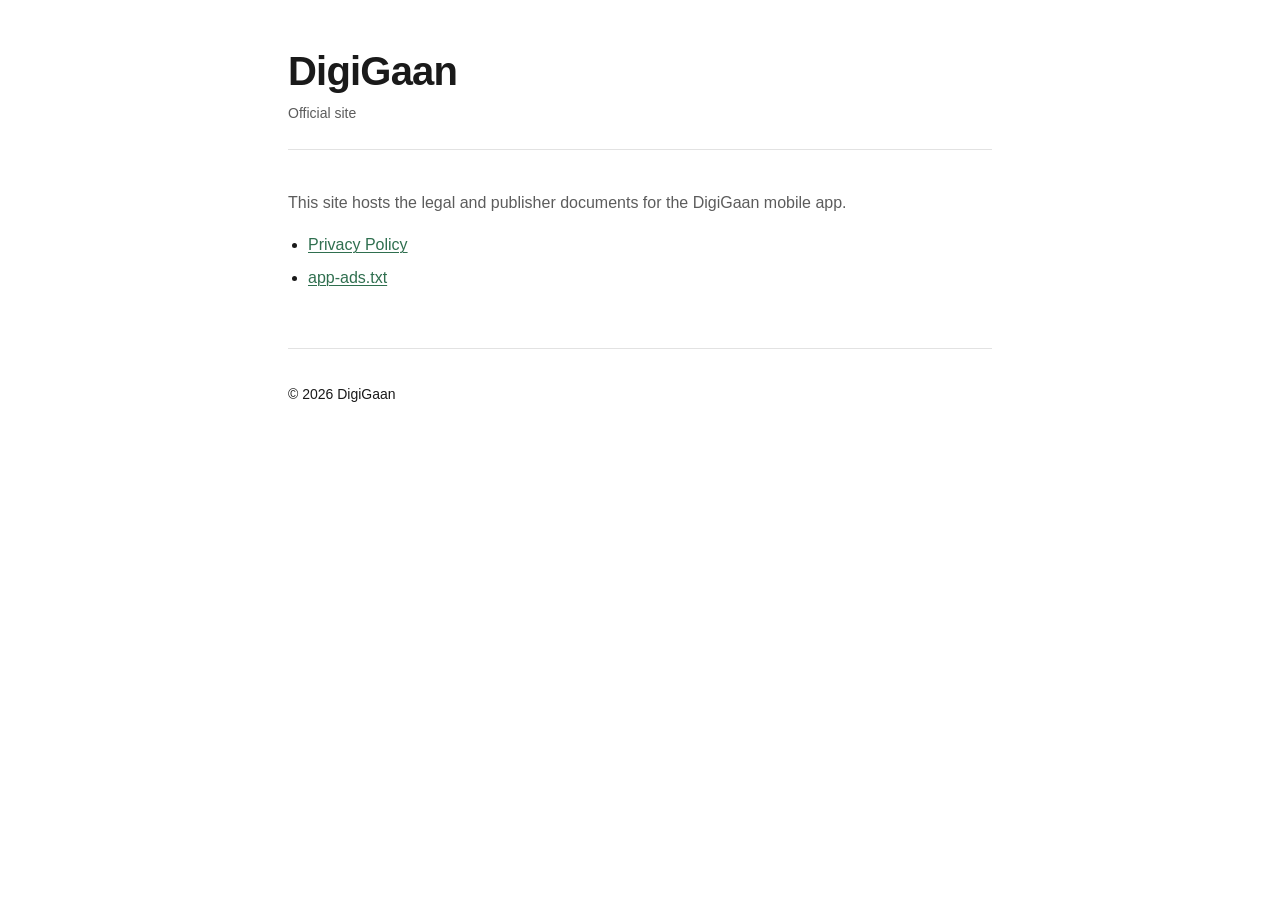
==== index.html @ 6e74615f "Add privacy policy and app-ads.txt for GitHub Pages Static site served from the main branch root: - " ====
<!doctype html>
<html lang="en">
<head>
<meta charset="utf-8">
<meta name="viewport" content="width=device-width, initial-scale=1">
<title>DigiGaan</title>
<meta name="description" content="DigiGaan — official site.">
<link rel="stylesheet" href="styles.css">
</head>
<body>
<main>
  <header>
    <h1>DigiGaan</h1>
    <p class="meta">Official site</p>
  </header>
  <p class="lede">This site hosts the legal and publisher documents for the DigiGaan mobile app.</p>
  <ul>
    <li><a href="/privacy.html">Privacy Policy</a></li>
    <li><a href="/app-ads.txt">app-ads.txt</a></li>
  </ul>
  <footer>
    <p>&copy; 2026 DigiGaan</p>
  </footer>
</main>
</body>
</html>
---- styles.css ----
:root {
  color-scheme: light dark;
  --bg: #ffffff;
  --fg: #1a1a1a;
  --muted: #5c5c5c;
  --rule: #e2e2e2;
  --accent: #2f6f4f;
  --card: #f7f7f5;
}

@media (prefers-color-scheme: dark) {
  :root {
    --bg: #131415;
    --fg: #e8e8e6;
    --muted: #a0a0a0;
    --rule: #2c2e30;
    --accent: #7fc9a2;
    --card: #1b1d1f;
  }
}

* { box-sizing: border-box; }

body {
  margin: 0;
  padding-block: 3rem;
  padding-inline: 1.25rem;
  background: var(--bg);
  color: var(--fg);
  font: 16px/1.65 -apple-system, BlinkMacSystemFont, "Segoe UI", Roboto, Helvetica, Arial, sans-serif;
  -webkit-font-smoothing: antialiased;
}

main {
  max-width: 44rem;
  margin: 0 auto;
}

header {
  border-bottom: 1px solid var(--rule);
  padding-bottom: 1.5rem;
  margin-bottom: 2.5rem;
}

h1 {
  font-size: clamp(1.75rem, 5vw, 2.5rem);
  line-height: 1.15;
  letter-spacing: -0.02em;
  margin: 0 0 0.5rem;
}

h2 {
  font-size: 1.2rem;
  letter-spacing: -0.01em;
  margin: 2.75rem 0 0.75rem;
}

h3 {
  font-size: 1rem;
  margin: 1.75rem 0 0.5rem;
}

p, li { color: var(--fg); }

.lede, .meta {
  color: var(--muted);
}

.meta {
  font-size: 0.875rem;
  margin: 0;
}

a {
  color: var(--accent);
  text-decoration-thickness: 1px;
  text-underline-offset: 2px;
}

ul { padding-left: 1.25rem; }

li { margin-bottom: 0.4rem; }

.card {
  background: var(--card);
  border: 1px solid var(--rule);
  border-radius: 10px;
  padding: 1rem 1.25rem;
  margin: 1.5rem 0;
}

.card p:first-child { margin-top: 0; }
.card p:last-child { margin-bottom: 0; }

footer {
  border-top: 1px solid var(--rule);
  margin-top: 3.5rem;
  padding-top: 1.25rem;
  font-size: 0.875rem;
  color: var(--muted);
}

table {
  width: 100%;
  border-collapse: collapse;
  margin: 1rem 0;
  font-size: 0.9375rem;
}

th, td {
  text-align: left;
  padding: 0.6rem 0.75rem;
  border-bottom: 1px solid var(--rule);
  vertical-align: top;
}

th { font-weight: 600; }

.table-wrap { overflow-x: auto; }
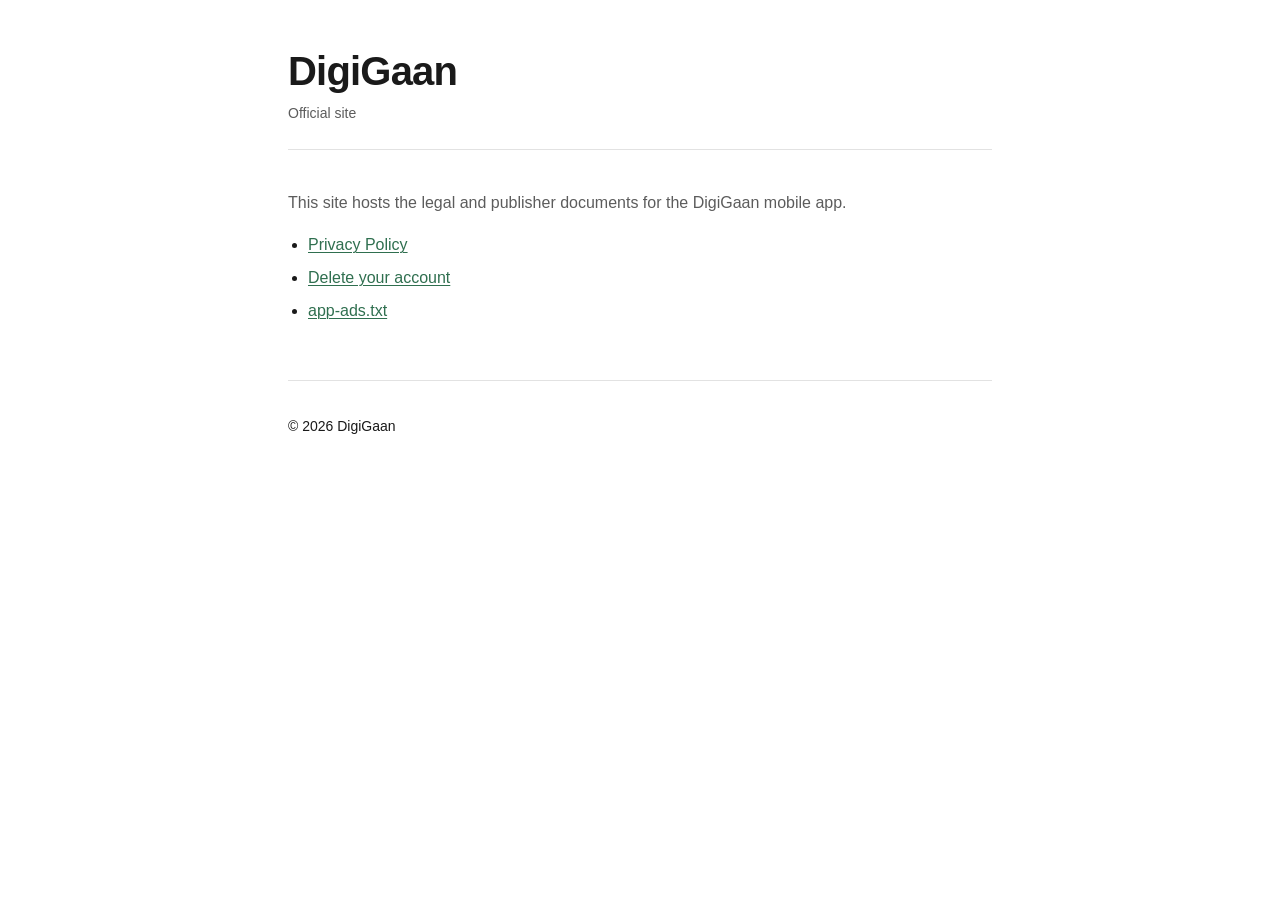
==== commit 982576ee: "Add self-service account deletion page Google Play requires a web-accessible deletion URL for apps w" ====
--- a/index.html
+++ b/index.html
@@ -16,6 +16,7 @@
   <p class="lede">This site hosts the legal and publisher documents for the DigiGaan mobile app.</p>
   <ul>
     <li><a href="/privacy.html">Privacy Policy</a></li>
+    <li><a href="/delete-account.html">Delete your account</a></li>
     <li><a href="/app-ads.txt">app-ads.txt</a></li>
   </ul>
   <footer>
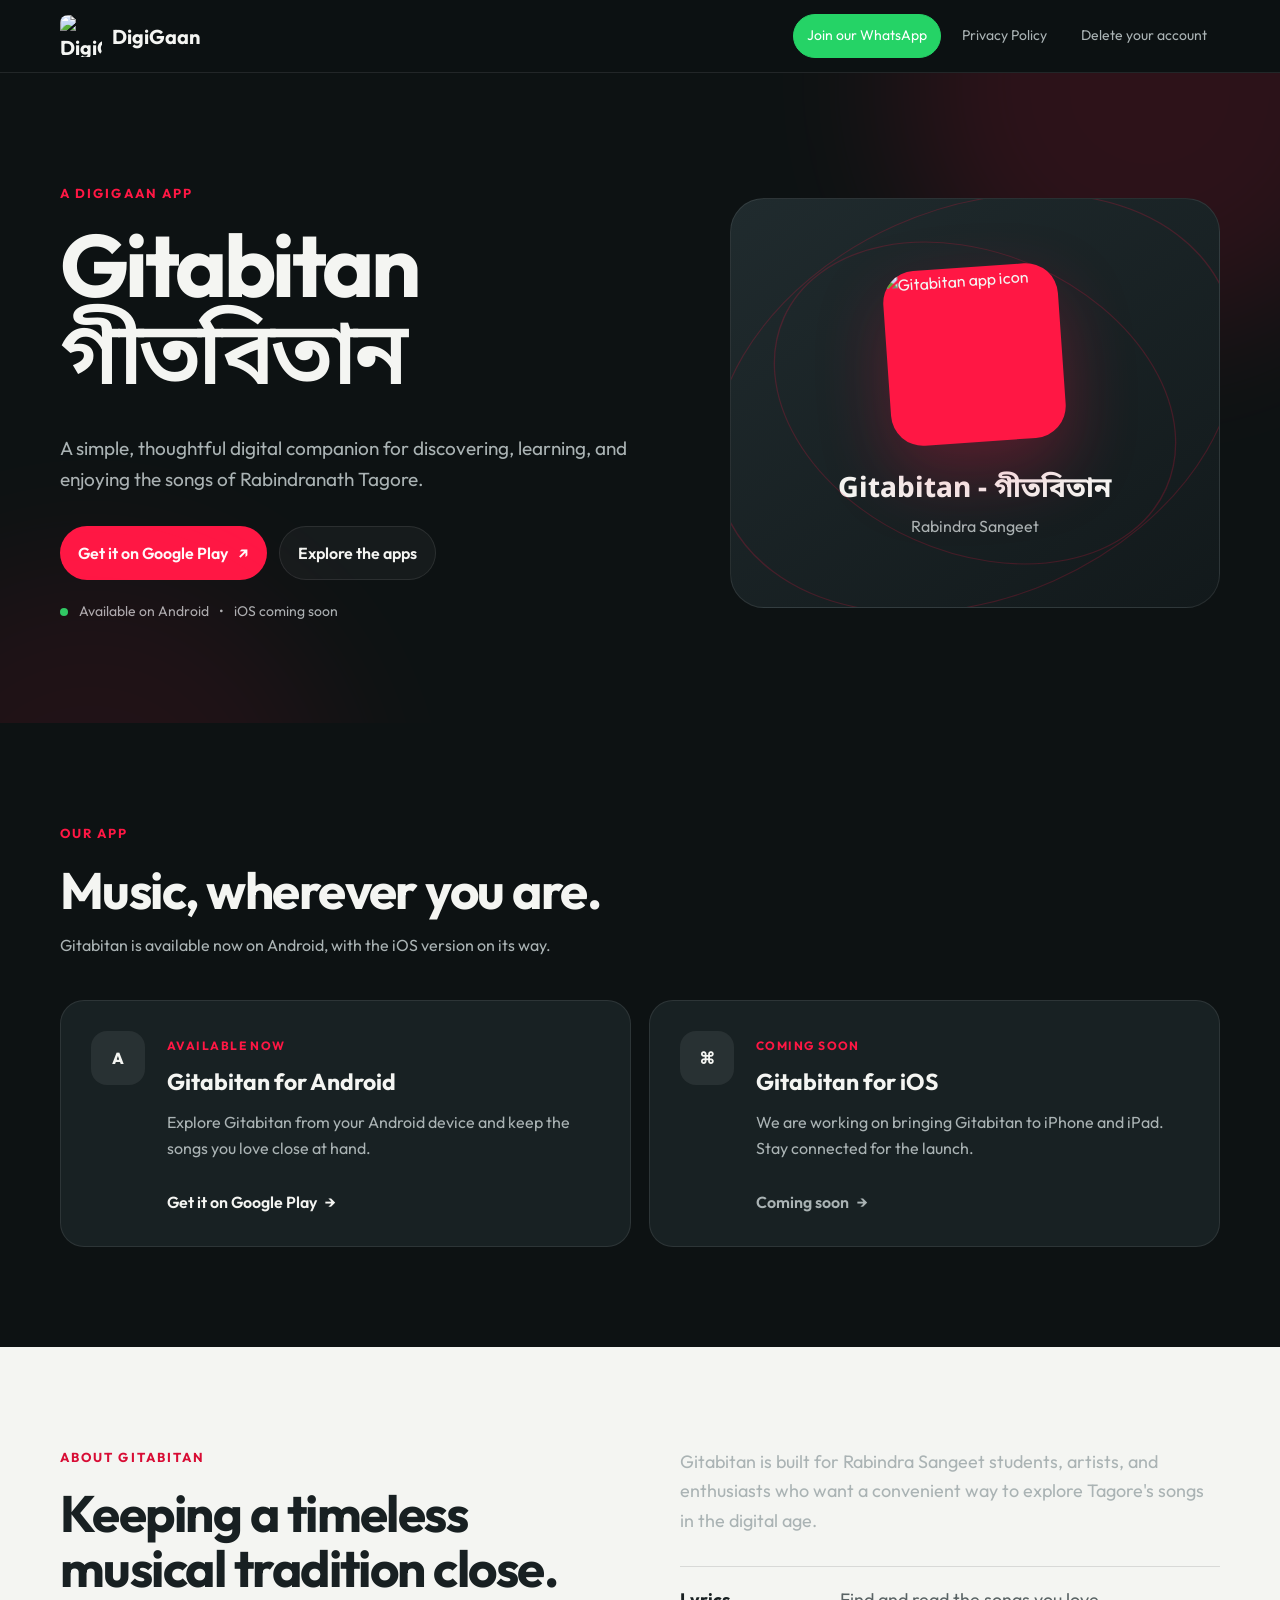
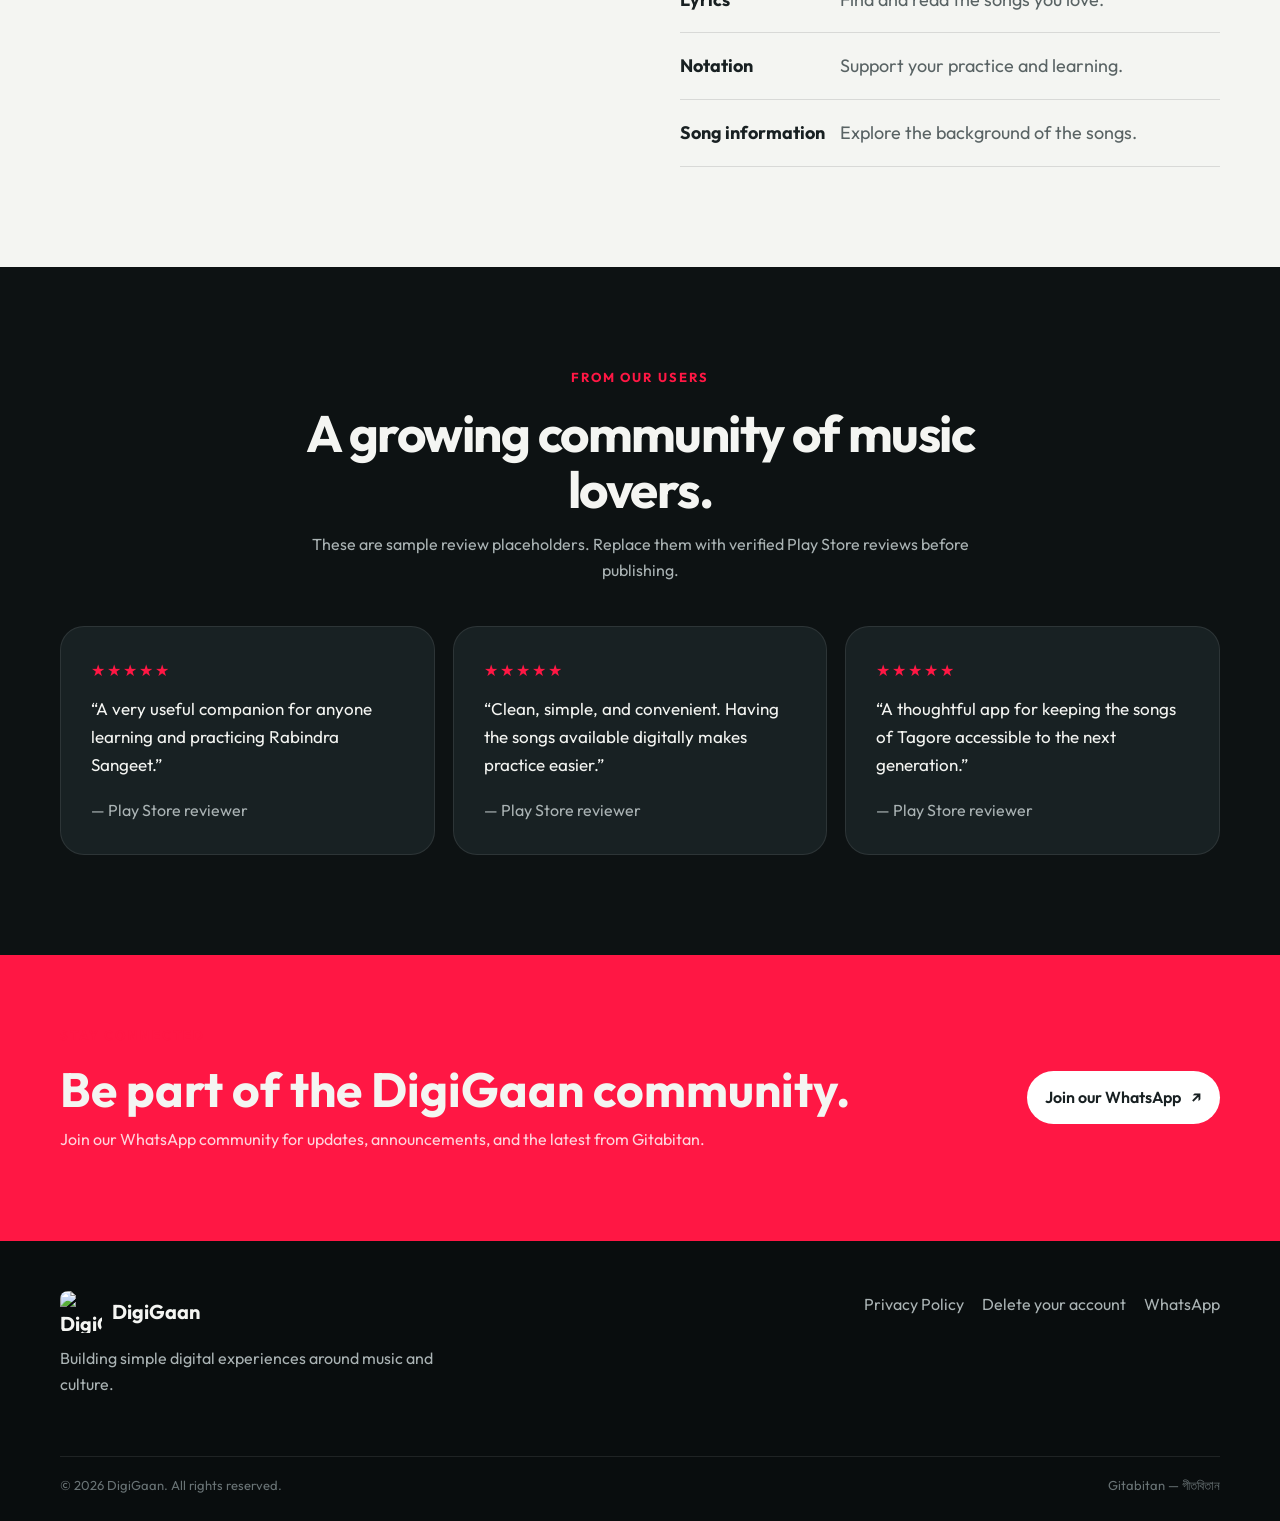
==== commit 40daf9b8: "new_design" ====
--- a/index.html
+++ b/index.html
@@ -1,27 +1,208 @@
-<!doctype html>
+<!DOCTYPE html>
 <html lang="en">
 <head>
-<meta charset="utf-8">
-<meta name="viewport" content="width=device-width, initial-scale=1">
-<title>DigiGaan</title>
-<meta name="description" content="DigiGaan — official site.">
-<link rel="stylesheet" href="styles.css">
+  <meta charset="UTF-8">
+  <meta name="viewport" content="width=device-width, initial-scale=1.0">
+  <meta name="description" content="DigiGaan — creators of Gitabitan (গীতবিতান), a digital companion for Rabindra Sangeet lovers.">
+  <title>DigiGaan — Gitabitan | গীতবিতান</title>
+  <link rel="preconnect" href="https://fonts.googleapis.com">
+  <link rel="preconnect" href="https://fonts.gstatic.com" crossorigin>
+  <link href="https://fonts.googleapis.com/css2?family=Noto+Sans+Bengali:wght@400;500;600;700&family=Outfit:wght@400;500;600;700&display=swap" rel="stylesheet">
+  <link rel="stylesheet" href="style.css">
 </head>
 <body>
-<main>
-  <header>
-    <h1>DigiGaan</h1>
-    <p class="meta">Official site</p>
+
+  <header class="site-header">
+    <div class="container nav">
+      <a class="brand" href="/">
+        <img src="assets/logo.png" alt="DigiGaan logo">
+        <span>DigiGaan</span>
+      </a>
+
+      <nav class="nav-links" aria-label="Main navigation">
+        <a class="whatsapp" href="https://chat.whatsapp.com/BF9Pe2omPZk9rFy3TcB7FJ" target="_blank" rel="noopener">
+          Join our WhatsApp
+        </a>
+        <a href="/privacy.html">Privacy Policy</a>
+        <a href="/delete-account.html">Delete your account</a>
+      </nav>
+    </div>
   </header>
-  <p class="lede">This site hosts the legal and publisher documents for the DigiGaan mobile app.</p>
-  <ul>
-    <li><a href="/privacy.html">Privacy Policy</a></li>
-    <li><a href="/delete-account.html">Delete your account</a></li>
-    <li><a href="/app-ads.txt">app-ads.txt</a></li>
-  </ul>
-  <footer>
-    <p>&copy; 2026 DigiGaan</p>
+
+  <main>
+    <section class="hero">
+      <div class="hero-glow glow-one"></div>
+      <div class="hero-glow glow-two"></div>
+
+      <div class="container hero-grid">
+        <div class="hero-copy">
+          <p class="eyebrow">A DigiGaan app</p>
+          <h1>Gitabitan<br><span>গীতবিতান</span></h1>
+          <p class="hero-text">
+            A simple, thoughtful digital companion for discovering, learning,
+            and enjoying the songs of Rabindranath Tagore.
+          </p>
+
+          <div class="hero-actions">
+            <a class="btn btn-primary" href="https://play.google.com/store/apps/details?id=com.DigiGaan.gitabitan&hl=en" target="_blank" rel="noopener">
+              Get it on Google Play
+              <span>↗</span>
+            </a>
+            <a class="btn btn-secondary" href="#apps">Explore the apps</a>
+          </div>
+
+          <div class="availability">
+            <span class="status-dot"></span>
+            Available on Android
+            <span class="divider">•</span>
+            iOS coming soon
+          </div>
+        </div>
+
+        <div class="hero-card">
+			<div class="music-orbit orbit-one"></div>
+			<div class="music-orbit orbit-two"></div>
+
+			<div class="app-icon">
+				<img src="assets/gitabitan-icon.png" alt="Gitabitan app icon">
+			</div>
+
+			<p class="app-name">Gitabitan - গীতবিতান</p>
+			<p class="app-subtitle">Rabindra Sangeet</p>
+		</div>
+      </div>
+    </section>
+
+    <section id="apps" class="section apps-section">
+      <div class="container">
+        <div class="section-heading">
+          <p class="eyebrow">Our app</p>
+          <h2>Music, wherever you are.</h2>
+          <p>Gitabitan is available now on Android, with the iOS version on its way.</p>
+        </div>
+
+        <div class="app-grid">
+          <article class="app-card available">
+            <div class="platform-icon android">A</div>
+            <div class="card-content">
+              <span class="card-label">Available now</span>
+              <h3>Gitabitan for Android</h3>
+              <p>
+                Explore Gitabitan from your Android device and keep the songs
+                you love close at hand.
+              </p>
+              <a class="text-link" href="https://play.google.com/store/apps/details?id=com.DigiGaan.gitabitan&hl=en" target="_blank" rel="noopener">
+                Get it on Google Play <span>→</span>
+              </a>
+            </div>
+          </article>
+
+          <article class="app-card coming-soon">
+            <div class="platform-icon apple">⌘</div>
+            <div class="card-content">
+              <span class="card-label">Coming soon</span>
+              <h3>Gitabitan for iOS</h3>
+              <p>
+                We are working on bringing Gitabitan to iPhone and iPad.
+                Stay connected for the launch.
+              </p>
+              <span class="text-link muted">Coming soon <span>→</span></span>
+            </div>
+          </article>
+        </div>
+      </div>
+    </section>
+
+    <section class="section about-section">
+      <div class="container about-grid">
+        <div>
+          <p class="eyebrow">About Gitabitan</p>
+          <h2>Keeping a timeless musical tradition close.</h2>
+        </div>
+        <div class="about-copy">
+          <p>
+            Gitabitan is built for Rabindra Sangeet students, artists, and
+            enthusiasts who want a convenient way to explore Tagore's songs
+            in the digital age.
+          </p>
+          <div class="feature-list">
+            <div><strong>Lyrics</strong><span>Find and read the songs you love.</span></div>
+            <div><strong>Notation</strong><span>Support your practice and learning.</span></div>
+            <div><strong>Song information</strong><span>Explore the background of the songs.</span></div>
+          </div>
+        </div>
+      </div>
+    </section>
+
+    <section class="section reviews-section">
+      <div class="container">
+        <div class="section-heading centered">
+          <p class="eyebrow">From our users</p>
+          <h2>A growing community of music lovers.</h2>
+          <p>
+            These are sample review placeholders. Replace them with verified
+            Play Store reviews before publishing.
+          </p>
+        </div>
+
+        <div class="review-grid">
+          <article class="review-card">
+            <div class="stars">★★★★★</div>
+            <p>“A very useful companion for anyone learning and practicing Rabindra Sangeet.”</p>
+            <span>— Play Store reviewer</span>
+          </article>
+
+          <article class="review-card">
+            <div class="stars">★★★★★</div>
+            <p>“Clean, simple, and convenient. Having the songs available digitally makes practice easier.”</p>
+            <span>— Play Store reviewer</span>
+          </article>
+
+          <article class="review-card">
+            <div class="stars">★★★★★</div>
+            <p>“A thoughtful app for keeping the songs of Tagore accessible to the next generation.”</p>
+            <span>— Play Store reviewer</span>
+          </article>
+        </div>
+      </div>
+    </section>
+
+    <section class="community">
+      <div class="container community-inner">
+        <div>
+          <p class="eyebrow">Stay connected</p>
+          <h2>Be part of the DigiGaan community.</h2>
+          <p>Join our WhatsApp community for updates, announcements, and the latest from Gitabitan.</p>
+        </div>
+        <a class="btn btn-light" href="https://chat.whatsapp.com/BF9Pe2omPZk9rFy3TcB7FJ" target="_blank" rel="noopener">
+          Join our WhatsApp <span>↗</span>
+        </a>
+      </div>
+    </section>
+  </main>
+
+  <footer class="site-footer">
+    <div class="container footer-top">
+      <div>
+        <a class="brand footer-brand" href="/">
+          <img src="assets/logo.png" alt="DigiGaan logo">
+          <span>DigiGaan</span>
+        </a>
+        <p>Building simple digital experiences around music and culture.</p>
+      </div>
+
+      <div class="footer-links">
+        <a href="/privacy.html">Privacy Policy</a>
+        <a href="/delete-account.html">Delete your account</a>
+        <a href="https://chat.whatsapp.com/BF9Pe2omPZk9rFy3TcB7FJ" target="_blank" rel="noopener">WhatsApp</a>
+      </div>
+    </div>
+
+    <div class="container copyright">
+      <span>© 2026 DigiGaan. All rights reserved.</span>
+      <span>Gitabitan — গীতবিতান</span>
+    </div>
   </footer>
-</main>
+
 </body>
 </html>
--- a/style.css
+++ b/style.css
@@ -0,0 +1,899 @@
+:root {
+    --bg: #0d1213;
+    --bg-soft: #141b1d;
+    --card: #182123;
+    --card-light: #f4f5f2;
+    --text: #f4f5f2;
+    --muted: #aab3b4;
+    --dark-text: #182022;
+    --accent: #ff1744;
+    --accent-dark: #d80d35;
+    --border: rgba(255, 255, 255, 0.09);
+    --max: 1160px;
+}
+
+* {
+    box-sizing: border-box;
+}
+
+html {
+    scroll-behavior: smooth;
+}
+
+body {
+    margin: 0;
+    background: var(--bg);
+    color: var(--text);
+    font-family: Outfit, Arial, sans-serif;
+    line-height: 1.65;
+}
+
+a {
+    color: inherit;
+}
+
+p {
+    margin: 0 0 18px;
+}
+
+.container {
+    width: min(calc(100% - 40px), var(--max));
+    margin: 0 auto;
+}
+
+/* Header / Navigation */
+.site-header {
+    position: sticky;
+    top: 0;
+    z-index: 20;
+    background: rgba(13, 18, 19, 0.88);
+    backdrop-filter: blur(18px);
+    border-bottom: 1px solid var(--border);
+}
+
+.nav {
+    min-height: 72px;
+    display: flex;
+    align-items: center;
+    justify-content: space-between;
+    gap: 24px;
+}
+
+.brand {
+    display: inline-flex;
+    align-items: center;
+    gap: 10px;
+    text-decoration: none;
+    font-size: 20px;
+    font-weight: 700;
+}
+
+.brand img {
+    width: 42px;
+    height: 42px;
+    object-fit: contain;
+    border-radius: 8px;
+}
+
+.nav-links {
+    display: flex;
+    align-items: center;
+    gap: 8px;
+    flex-wrap: wrap;
+}
+
+.nav-links a {
+    padding: 9px 13px;
+    border-radius: 999px;
+    text-decoration: none;
+    color: var(--muted);
+    font-size: 14px;
+}
+
+.nav-links a:hover,
+.nav-links a.active {
+    color: var(--text);
+    background: rgba(255, 255, 255, 0.06);
+}
+
+.nav-links .whatsapp {
+    background: #25d366;
+    color: #fff;
+    border: 1px solid #25d366;
+}
+
+.nav-links .whatsapp:hover {
+    background: #20bd5a;
+    border-color: #20bd5a;
+}
+
+/* Hero */
+.hero,
+.privacy-hero {
+    position: relative;
+    overflow: hidden;
+}
+
+.hero {
+    padding: 110px 0 100px;
+}
+
+.privacy-hero {
+    padding: 86px 0 72px;
+    border-bottom: 1px solid var(--border);
+}
+
+.hero-glow {
+    position: absolute;
+    width: 500px;
+    height: 500px;
+    border-radius: 50%;
+    filter: blur(70px);
+    opacity: 0.13;
+    background: var(--accent);
+    pointer-events: none;
+}
+
+.glow-one {
+    top: -240px;
+    right: -120px;
+}
+
+.glow-two {
+    bottom: -340px;
+    left: -160px;
+    opacity: 0.08;
+}
+
+.hero-grid {
+    display: grid;
+    grid-template-columns: 1.1fr 0.9fr;
+    align-items: center;
+    gap: 70px;
+}
+
+.hero h1,
+.privacy-hero h1 {
+    font-size: clamp(48px, 7vw, 88px);
+    line-height: 0.98;
+    letter-spacing: -0.04em;
+    margin: 10px 0 28px;
+}
+
+.hero h1 span {
+    font-family: "Noto Sans Bengali", sans-serif;
+    font-weight: 600;
+}
+
+.eyebrow {
+    color: var(--accent);
+    font-size: 13px;
+    text-transform: uppercase;
+    letter-spacing: 0.16em;
+    font-weight: 700;
+}
+
+.hero-text {
+    max-width: 650px;
+    color: var(--muted);
+    font-size: 19px;
+}
+
+.hero-actions {
+    display: flex;
+    gap: 12px;
+    flex-wrap: wrap;
+    margin: 30px 0 20px;
+}
+
+.btn {
+    display: inline-flex;
+    align-items: center;
+    gap: 10px;
+    padding: 13px 18px;
+    border-radius: 999px;
+    text-decoration: none;
+    font-weight: 600;
+}
+
+.btn-primary {
+    background: var(--accent);
+    color: #fff;
+}
+
+.btn-primary:hover {
+    background: var(--accent-dark);
+}
+
+.btn-secondary {
+    border: 1px solid var(--border);
+    background: rgba(255, 255, 255, 0.04);
+}
+
+.btn-light {
+    background: #fff;
+    color: #182022;
+}
+
+.availability {
+    color: var(--muted);
+    font-size: 14px;
+}
+
+.status-dot {
+    display: inline-block;
+    width: 8px;
+    height: 8px;
+    border-radius: 50%;
+    background: #25d366;
+    margin-right: 8px;
+}
+
+.divider {
+    margin: 0 7px;
+}
+
+/* Gitabitan Hero Card */
+.hero-card {
+    min-height: 410px;
+    display: flex;
+    flex-direction: column;
+    align-items: center;
+    justify-content: center;
+    position: relative;
+    overflow: hidden;
+    background: linear-gradient(145deg, #202b2e, #12191b);
+    border: 1px solid var(--border);
+    border-radius: 34px;
+}
+
+.music-orbit {
+    position: absolute;
+    border: 1px solid rgba(255, 23, 68, 0.2);
+    border-radius: 50%;
+    width: 300px;
+    height: 300px;
+}
+
+.orbit-one {
+    transform: rotate(24deg) scaleX(1.4);
+}
+
+.orbit-two {
+    transform: rotate(-24deg) scaleX(1.4);
+    width: 390px;
+    height: 390px;
+}
+
+.app-icon {
+    position: relative;
+    width: 175px;
+    height: 175px;
+    display: flex;
+    align-items: center;
+    justify-content: center;
+    border-radius: 32px;
+    overflow: hidden;
+    background: var(--accent);
+    box-shadow: 0 30px 70px rgba(255, 23, 68, 0.28);
+    transform: rotate(-4deg);
+}
+
+.app-icon img {
+    width: 100%;
+    height: 100%;
+    object-fit: cover;
+    display: block;
+}
+
+.app-name {
+    font-family: "Noto Sans Bengali", sans-serif;
+    font-size: 28px;
+    font-weight: 700;
+    margin: 25px 0 0;
+}
+
+.app-subtitle {
+    color: var(--muted);
+    margin: 0;
+}
+
+/* General Sections */
+.section {
+    padding: 100px 0;
+}
+
+.section-heading {
+    max-width: 680px;
+    margin-bottom: 42px;
+}
+
+.section-heading.centered {
+    text-align: center;
+    margin-left: auto;
+    margin-right: auto;
+}
+
+.section-heading h2,
+.about-grid h2 {
+    font-size: clamp(34px, 4vw, 54px);
+    line-height: 1.08;
+    margin: 8px 0 14px;
+    letter-spacing: -0.03em;
+}
+
+.section-heading p:not(.eyebrow),
+.about-copy > p {
+    color: var(--muted);
+}
+
+/* App Cards */
+.app-grid,
+.review-grid {
+    display: grid;
+    grid-template-columns: repeat(2, 1fr);
+    gap: 18px;
+}
+
+.app-card,
+.review-card {
+    background: var(--card);
+    border: 1px solid var(--border);
+    border-radius: 24px;
+    padding: 30px;
+}
+
+.app-card {
+    display: flex;
+    gap: 22px;
+}
+
+.platform-icon {
+    width: 54px;
+    height: 54px;
+    flex: 0 0 54px;
+    border-radius: 16px;
+    display: grid;
+    place-items: center;
+    font-weight: 800;
+    background: rgba(255, 255, 255, 0.07);
+}
+
+.card-label {
+    color: var(--accent);
+    font-size: 12px;
+    text-transform: uppercase;
+    letter-spacing: 0.12em;
+    font-weight: 700;
+}
+
+.app-card h3 {
+    margin: 5px 0 8px;
+    font-size: 23px;
+}
+
+.app-card p,
+.review-card span {
+    color: var(--muted);
+}
+
+.text-link {
+    display: inline-flex;
+    gap: 8px;
+    margin-top: 10px;
+    color: var(--text);
+    text-decoration: none;
+    font-weight: 600;
+}
+
+.text-link:hover {
+    color: var(--accent);
+}
+
+.text-link.muted {
+    color: var(--muted);
+}
+
+/* About Section */
+.about-section {
+    background: var(--card-light);
+    color: var(--dark-text);
+}
+
+.about-grid {
+    display: grid;
+    grid-template-columns: 1fr 1fr;
+    gap: 80px;
+}
+
+.about-section .eyebrow {
+    color: var(--accent-dark);
+}
+
+.about-copy {
+    font-size: 18px;
+}
+
+.feature-list {
+    margin-top: 30px;
+    border-top: 1px solid rgba(24, 32, 34, 0.13);
+}
+
+.feature-list div {
+    display: grid;
+    grid-template-columns: 160px 1fr;
+    padding: 18px 0;
+    border-bottom: 1px solid rgba(24, 32, 34, 0.13);
+}
+
+.feature-list span {
+    color: #596364;
+}
+
+/* Reviews */
+.review-grid {
+    grid-template-columns: repeat(3, 1fr);
+}
+
+.stars {
+    color: var(--accent);
+    letter-spacing: 2px;
+    margin-bottom: 12px;
+}
+
+.review-card p {
+    font-size: 17px;
+}
+
+/* Community CTA */
+.community {
+    padding: 70px 0;
+    background: var(--accent);
+}
+
+.community-inner {
+    display: flex;
+    align-items: center;
+    justify-content: space-between;
+    gap: 30px;
+}
+
+.community h2 {
+    font-size: clamp(30px, 4vw, 48px);
+    line-height: 1.05;
+    margin: 6px 0 12px;
+}
+
+.community p:not(.eyebrow) {
+    max-width: 650px;
+    color: rgba(255, 255, 255, 0.82);
+}
+
+/* Footer */
+.site-footer {
+    padding: 50px 0 25px;
+    background: #090d0e;
+}
+
+.footer-top {
+    display: flex;
+    justify-content: space-between;
+    gap: 40px;
+}
+
+.footer-brand {
+    margin-bottom: 12px;
+}
+
+.footer-top p {
+    color: var(--muted);
+    max-width: 420px;
+}
+
+.footer-links {
+    display: flex;
+    gap: 18px;
+    align-items: flex-start;
+    flex-wrap: wrap;
+}
+
+.footer-links a {
+    color: var(--muted);
+    text-decoration: none;
+}
+
+.footer-links a:hover {
+    color: #fff;
+}
+
+.copyright {
+    border-top: 1px solid var(--border);
+    margin-top: 40px;
+    padding-top: 18px;
+    display: flex;
+    justify-content: space-between;
+    color: #697375;
+    font-size: 13px;
+}
+
+/* Privacy */
+.privacy-updated {
+    color: var(--muted);
+    font-size: 15px;
+    margin-top: -10px;
+}
+
+.privacy-intro {
+    max-width: 780px;
+    color: #c3cbcc;
+    font-size: 18px;
+    margin-top: 28px;
+}
+
+.privacy-layout {
+    display: grid;
+    grid-template-columns: 240px minmax(0, 1fr);
+    gap: 34px;
+    align-items: start;
+}
+
+.privacy-sidebar {
+    position: sticky;
+    top: 95px;
+}
+
+.toc-card {
+    background: var(--card);
+    border: 1px solid var(--border);
+    border-radius: 20px;
+    padding: 18px;
+}
+
+.toc-title {
+    font-weight: 700;
+    margin: 2px 10px 12px;
+}
+
+.toc-card a {
+    display: block;
+    padding: 7px 10px;
+    color: var(--muted);
+    font-size: 13px;
+    text-decoration: none;
+    border-radius: 9px;
+}
+
+.toc-card a:hover {
+    background: rgba(255, 255, 255, 0.05);
+    color: #fff;
+}
+
+.privacy-document {
+    min-width: 0;
+}
+
+.policy-card {
+    background: var(--card);
+    border: 1px solid var(--border);
+    border-radius: 24px;
+    padding: 34px 36px;
+    margin-bottom: 18px;
+    scroll-margin-top: 95px;
+}
+
+.policy-card h2 {
+    display: flex;
+    align-items: center;
+    gap: 14px;
+    font-size: 27px;
+    line-height: 1.2;
+    margin: 0 0 20px;
+}
+
+.policy-card h2 span {
+    font-size: 12px;
+    letter-spacing: 0.1em;
+    color: var(--accent);
+    font-weight: 700;
+    min-width: 26px;
+}
+
+.policy-card h3 {
+    font-size: 19px;
+    margin: 28px 0 10px;
+}
+
+.policy-card h3 em {
+    font-weight: 400;
+    color: var(--muted);
+    font-size: 0.9em;
+}
+
+.policy-card p,
+.policy-card li {
+    color: #c0c9ca;
+    font-size: 16px;
+}
+
+.policy-card a {
+    color: #ff607f;
+    text-decoration: underline;
+    text-underline-offset: 3px;
+}
+
+.policy-card a:hover {
+    color: #fff;
+}
+
+.policy-card ul {
+    padding-left: 22px;
+    margin: 10px 0 22px;
+}
+
+.policy-card li {
+    margin: 8px 0;
+}
+
+.policy-subsection {
+    padding-top: 5px;
+}
+
+.table-wrap {
+    overflow-x: auto;
+    margin: 22px 0;
+}
+
+.policy-card table {
+    width: 100%;
+    min-width: 650px;
+    border-collapse: collapse;
+    font-size: 14px;
+}
+
+.policy-card th,
+.policy-card td {
+    padding: 14px 15px;
+    text-align: left;
+    vertical-align: top;
+    border-bottom: 1px solid var(--border);
+}
+
+.policy-card th {
+    color: #fff;
+    background: rgba(255, 255, 255, 0.045);
+    font-weight: 600;
+}
+
+.policy-card td {
+    color: #bac3c4;
+}
+
+.contact-card {
+    border-color: rgba(255, 23, 68, 0.3);
+    background: linear-gradient(145deg, #1b2527, #151d1f);
+}
+
+.contact-email {
+    font-size: 24px;
+    font-weight: 600;
+    text-decoration: none !important;
+}
+
+.privacy-content {
+    padding-top: 70px;
+}
+
+.privacy-page .site-footer {
+    margin-top: 20px;
+}
+
+/* Account Deletion */
+
+.account {
+    display: flex;
+    align-items: center;
+    gap: 12px;
+    margin: 25px 0;
+    padding: 16px;
+    background: rgba(255, 255, 255, 0.04);
+    border: 1px solid var(--border);
+    border-radius: 16px;
+}
+
+.account img {
+    width: 44px;
+    height: 44px;
+    border-radius: 50%;
+    flex-shrink: 0;
+}
+
+.account .who {
+    line-height: 1.35;
+}
+
+.account .who strong {
+    display: block;
+    color: var(--text);
+}
+
+.account .who span {
+    display: block;
+    color: var(--muted);
+    font-size: 14px;
+    word-break: break-all;
+}
+
+.status {
+    padding: 14px 16px;
+    border-radius: 14px;
+    border: 1px solid var(--border);
+    margin: 20px 0;
+    color: var(--muted);
+    background: rgba(255, 255, 255, 0.03);
+}
+
+.status.error {
+    border-color: rgba(179, 38, 30, 0.6);
+    color: #ff8078;
+    background: rgba(179, 38, 30, 0.08);
+}
+
+.status.done {
+    border-color: rgba(255, 23, 68, 0.4);
+    color: #ff607f;
+    background: rgba(255, 23, 68, 0.08);
+}
+
+.confirm-row {
+    display: flex;
+    align-items: flex-start;
+    gap: 10px;
+    margin: 25px 0;
+    color: #c0c9ca;
+}
+
+.confirm-row input {
+    margin-top: 5px;
+    flex-shrink: 0;
+    accent-color: var(--accent);
+}
+
+.confirm-row label {
+    cursor: pointer;
+}
+
+.actions {
+    display: flex;
+    flex-wrap: wrap;
+    gap: 12px;
+}
+
+/* Tablet */
+@media (max-width: 900px) {
+    .hero-grid,
+    .about-grid {
+        grid-template-columns: 1fr;
+    }
+
+    .hero {
+        padding-top: 80px;
+    }
+
+    .hero-card {
+        min-height: 350px;
+    }
+
+    .app-grid,
+    .review-grid {
+        grid-template-columns: 1fr;
+    }
+
+    .privacy-layout {
+        grid-template-columns: 1fr;
+    }
+
+    .privacy-sidebar {
+        position: static;
+    }
+
+    .toc-card {
+        display: grid;
+        grid-template-columns: repeat(2, 1fr);
+        gap: 2px;
+    }
+
+    .toc-title {
+        grid-column: 1 / -1;
+    }
+
+    .community-inner,
+    .footer-top {
+        flex-direction: column;
+        align-items: flex-start;
+    }
+}
+
+/* Mobile */
+@media (max-width: 640px) {
+    .container {
+        width: min(calc(100% - 28px), var(--max));
+    }
+
+    .nav {
+        padding: 10px 0;
+        align-items: flex-start;
+    }
+
+    .nav-links {
+        justify-content: flex-end;
+    }
+
+    .nav-links a {
+        font-size: 12px;
+        padding: 7px 9px;
+    }
+
+    .nav-links .whatsapp {
+        display: none;
+    }
+
+    .hero {
+        padding: 65px 0;
+    }
+
+    .hero h1,
+    .privacy-hero h1 {
+        font-size: 52px;
+    }
+
+    .hero-card {
+        min-height: 310px;
+        border-radius: 24px;
+    }
+
+    .app-icon {
+        width: 145px;
+        height: 145px;
+        border-radius: 26px;
+    }
+
+    .section {
+        padding: 70px 0;
+    }
+
+    .app-card,
+    .review-card,
+    .policy-card {
+        padding: 24px;
+    }
+
+    .app-card {
+        flex-direction: column;
+    }
+
+    .feature-list div {
+        grid-template-columns: 1fr;
+        gap: 5px;
+    }
+
+    .toc-card {
+        grid-template-columns: 1fr;
+    }
+
+    .privacy-hero {
+        padding: 60px 0 50px;
+    }
+
+    .privacy-intro {
+        font-size: 16px;
+    }
+
+    .policy-card h2 {
+        font-size: 23px;
+    }
+
+    .copyright {
+        flex-direction: column;
+        gap: 6px;
+    }
+}
